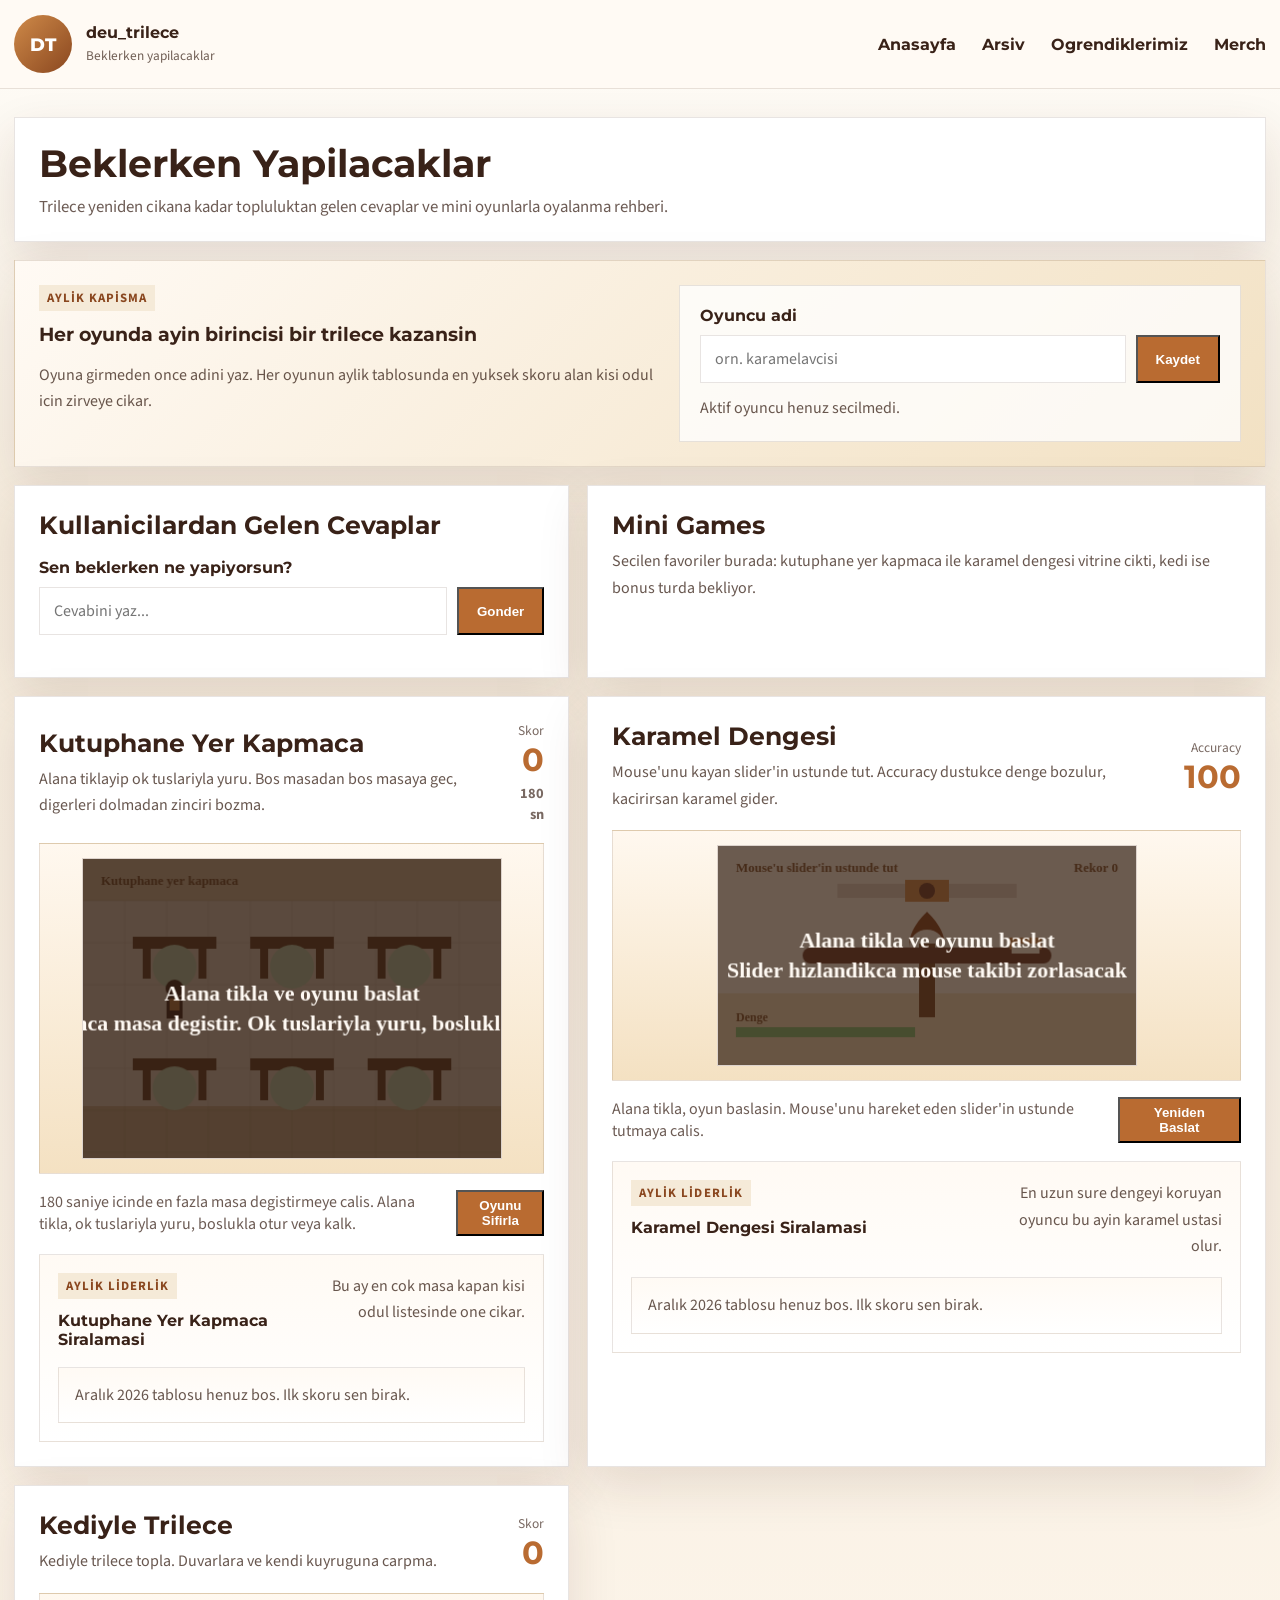
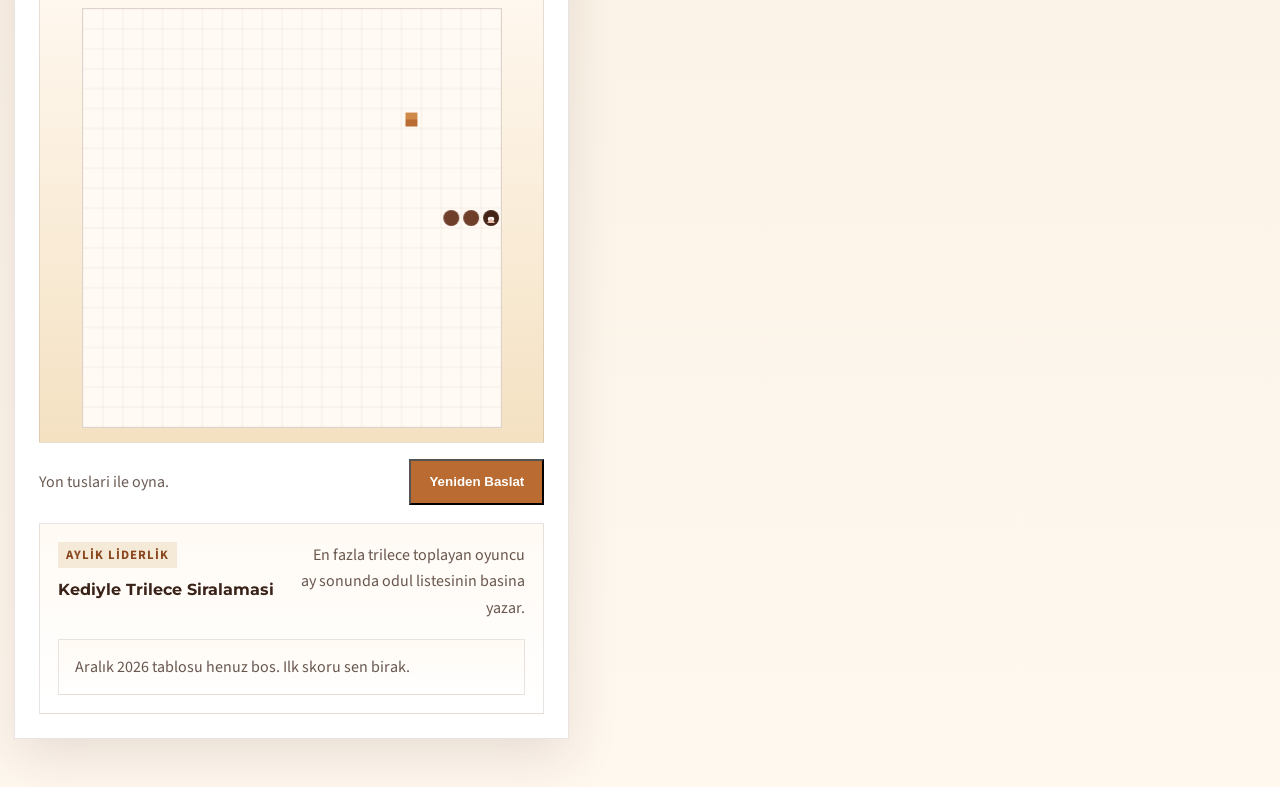
==== beklerken-yapilacaklar.html @ f5115658 "Initial site publish" ====
<!DOCTYPE html>
<html lang="tr">
<head>
  <meta charset="UTF-8">
  <meta name="viewport" content="width=device-width, initial-scale=1.0">
  <title>Beklerken Yapilacaklar</title>
  <link rel="preconnect" href="https://fonts.googleapis.com">
  <link rel="preconnect" href="https://fonts.gstatic.com" crossorigin>
  <link href="https://fonts.googleapis.com/css2?family=Montserrat:wght@500;600;700;800&family=Source+Sans+3:wght@400;600;700&display=swap" rel="stylesheet">
  <link rel="stylesheet" href="styles.css">
</head>
<body>
  <div class="masthead">
    <div class="container masthead-inner">
      <a class="site-brand" href="index.html"><span class="brand-seal">dt</span><span class="brand-text"><strong>deu_trilece</strong><small>Beklerken yapilacaklar</small></span></a>
      <nav class="main-nav"><a href="index.html">Anasayfa</a><a href="archive.html">Arsiv</a><a href="bugun-trileceden-ne-ogrendim.html">Ogrendiklerimiz</a><a href="merch.html">Merch</a></nav>
    </div>
  </div>

  <main class="detail-page">
    <div class="container">
      <div class="section-heading">
        <h2>Beklerken Yapilacaklar</h2>
        <p>Trilece yeniden cikana kadar topluluktan gelen cevaplar ve mini oyunlarla oyalanma rehberi.</p>
      </div>

      <section class="leaderboard-intro">
        <div class="leaderboard-intro-copy">
          <span class="side-label">Aylik Kapisma</span>
          <h3>Her oyunda ayin birincisi bir trilece kazansin</h3>
          <p>Oyuna girmeden once adini yaz. Her oyunun aylik tablosunda en yuksek skoru alan kisi odul icin zirveye cikar.</p>
        </div>
        <form class="leaderboard-player-form" id="leaderboardPlayerForm">
          <label class="wait-label" for="leaderboardPlayerName">Oyuncu adi</label>
          <div class="wait-form-row">
            <input id="leaderboardPlayerName" class="wait-input" type="text" maxlength="24" placeholder="orn. karamelavcisi">
            <button class="hero-button game-button" type="submit">Kaydet</button>
          </div>
          <p class="leaderboard-player-status" id="leaderboardPlayerStatus">Aktif oyuncu henuz secilmedi.</p>
        </form>
      </section>

      <div class="wait-grid">
        <section class="wait-panel">
          <h3>Kullanicilardan Gelen Cevaplar</h3>
          <form class="wait-form" id="waitReplyForm">
            <label class="wait-label" for="waitReplyInput">Sen beklerken ne yapiyorsun?</label>
            <div class="wait-form-row">
              <input id="waitReplyInput" class="wait-input" type="text" maxlength="140" placeholder="Cevabini yaz...">
              <button class="hero-button game-button" type="submit">Gonder</button>
            </div>
          </form>
          <div class="wait-list" id="waitReplyList"></div>
        </section>

        <section class="wait-panel game-panel">
          <div class="game-head">
            <div>
              <h3>Mini Games</h3>
              <p>Secilen favoriler burada: kutuphane yer kapmaca ile karamel dengesi vitrine cikti, kedi ise bonus turda bekliyor.</p>
            </div>
          </div>
        </section>

        <section class="wait-panel game-panel">
          <div class="game-head">
            <div>
              <h3>Kutuphane Yer Kapmaca</h3>
              <p>Alana tiklayip ok tuslariyla yuru. Bos masadan bos masaya gec, digerleri dolmadan zinciri bozma.</p>
            </div>
            <div class="game-score">
              <span>Skor</span>
              <strong id="seatRushScore">0</strong>
              <small id="seatRushTime">180 sn</small>
            </div>
          </div>

          <div class="game-wrap">
            <canvas id="seatRushGame" width="420" height="300" aria-label="Kutuphane yer kapmaca oyunu" tabindex="0"></canvas>
          </div>

          <div class="game-help">
            <span>180 saniye icinde en fazla masa degistirmeye calis. Alana tikla, ok tuslariyla yuru, boslukla otur veya kalk.</span>
            <button class="hero-button game-button" id="seatRushRestart" type="button">Oyunu Sifirla</button>
          </div>

          <section class="leaderboard-card" data-leaderboard-game="seat-rush">
            <div class="leaderboard-card-head">
              <div>
                <span class="side-label">Aylik Liderlik</span>
                <h4>Kutuphane Yer Kapmaca Siralamasi</h4>
              </div>
              <p>Bu ay en cok masa kapan kisi odul listesinde one cikar.</p>
            </div>
            <ol class="leaderboard-list" id="seatRushLeaderboard"></ol>
          </section>
        </section>

        <section class="wait-panel game-panel">
          <div class="game-head">
            <div>
              <h3>Karamel Dengesi</h3>
              <p>Mouse'unu kayan slider'in ustunde tut. Accuracy dustukce denge bozulur, kacirirsan karamel gider.</p>
            </div>
            <div class="game-score">
              <span>Accuracy</span>
              <strong id="caramelBalanceScore">0</strong>
            </div>
          </div>

          <div class="game-wrap">
            <canvas id="caramelBalanceGame" width="420" height="220" aria-label="Karamel dengesi oyunu" tabindex="0"></canvas>
          </div>

          <div class="game-help">
            <span>Alana tikla, oyun baslasin. Mouse'unu hareket eden slider'in ustunde tutmaya calis.</span>
            <button class="hero-button game-button" id="caramelBalanceRestart" type="button">Yeniden Baslat</button>
          </div>

          <section class="leaderboard-card" data-leaderboard-game="caramel-balance">
            <div class="leaderboard-card-head">
              <div>
                <span class="side-label">Aylik Liderlik</span>
                <h4>Karamel Dengesi Siralamasi</h4>
              </div>
              <p>En uzun sure dengeyi koruyan oyuncu bu ayin karamel ustasi olur.</p>
            </div>
            <ol class="leaderboard-list" id="caramelBalanceLeaderboard"></ol>
          </section>
        </section>

        <section class="wait-panel game-panel">
          <div class="game-head">
            <div>
              <h3>Kediyle Trilece</h3>
              <p>Kediyle trilece topla. Duvarlara ve kendi kuyruguna carpma.</p>
            </div>
            <div class="game-score">
              <span>Skor</span>
              <strong id="catSnakeScore">0</strong>
            </div>
          </div>

          <div class="game-wrap">
            <canvas id="catSnakeGame" width="420" height="420" aria-label="Kedi yilan oyunu" tabindex="0"></canvas>
          </div>

          <div class="game-help">
            <span>Yon tuslari ile oyna.</span>
            <button class="hero-button game-button" id="catSnakeRestart" type="button">Yeniden Baslat</button>
          </div>

          <section class="leaderboard-card" data-leaderboard-game="cat-snake">
            <div class="leaderboard-card-head">
              <div>
                <span class="side-label">Aylik Liderlik</span>
                <h4>Kediyle Trilece Siralamasi</h4>
              </div>
              <p>En fazla trilece toplayan oyuncu ay sonunda odul listesinin basina yazar.</p>
            </div>
            <ol class="leaderboard-list" id="catSnakeLeaderboard"></ol>
          </section>
        </section>
      </div>
    </div>
  </main>

  <script src="script.js"></script>
</body>
</html>
---- styles.css ----
:root {
  --cream-50: #fffaf4;
  --cream-100: #f5ead8;
  --cream-200: #ead7b2;
  --caramel-400: #cf8a49;
  --caramel-500: #b96b31;
  --caramel-700: #8a471f;
  --syrup-900: #452517;
  --ink: #392218;
  --white: #ffffff;
  --line: rgba(69, 37, 23, 0.12);
  --shadow: 0 18px 48px rgba(73, 37, 23, 0.12);
}

* {
  box-sizing: border-box;
}

html {
  scroll-behavior: smooth;
}

body {
  margin: 0;
  min-height: 100vh;
  font-family: "Source Sans 3", sans-serif;
  color: var(--ink);
  background:
    linear-gradient(180deg, #fffdf9 0%, #f6edde 22%, #fff8ef 100%);
}

a {
  color: inherit;
  text-decoration: none;
}

img {
  max-width: 100%;
  display: block;
}

.container {
  width: min(1400px, calc(100% - 28px));
  margin: 0 auto;
}

.utility-inner,
.utility-links,
.masthead-inner,
.main-nav,
.hero-grid,
.panel-head,
.content-grid,
.stats-grid,
.contact-grid,
.footer-grid {
  display: flex;
}

.masthead-inner,
.panel-head,
.contact-grid {
  align-items: center;
  justify-content: space-between;
}

.main-nav a:hover,
.panel-head a:hover,
.site-footer a:hover {
  color: var(--caramel-400);
}

.masthead {
  position: sticky;
  top: 0;
  z-index: 30;
  background: rgba(255, 250, 244, 0.94);
  border-bottom: 1px solid var(--line);
  backdrop-filter: blur(12px);
}

.masthead-inner {
  min-height: 88px;
  gap: 18px;
}

.site-brand {
  display: flex;
  align-items: center;
  gap: 14px;
}

.brand-seal {
  display: inline-grid;
  place-items: center;
  width: 58px;
  height: 58px;
  border-radius: 50%;
  background: linear-gradient(135deg, var(--caramel-400), var(--caramel-700));
  color: var(--white);
  font-family: "Montserrat", sans-serif;
  font-size: 1.1rem;
  font-weight: 800;
  text-transform: uppercase;
}

.brand-text {
  display: grid;
  gap: 4px;
}

.brand-text strong,
.main-nav a,
.section-heading h2,
.panel-head h2,
.news-list h3,
.event-card h3,
.stats-grid strong,
.contact-band h2,
.site-footer h3,
.hero-overlay h1,
.hero-side-panel h2 {
  font-family: "Montserrat", sans-serif;
}

.brand-text small {
  color: rgba(57, 34, 24, 0.72);
}

.main-nav {
  flex-wrap: wrap;
  gap: 26px;
  font-weight: 700;
  align-items: center;
}

.brand-instagram {
  display: inline-flex;
  align-items: center;
  justify-content: center;
  min-height: 42px;
  padding: 0 14px;
  border: 1px solid var(--line);
  background: var(--white);
  font-weight: 700;
}

.nav-dropdown {
  position: relative;
}

.nav-dropdown-toggle {
  padding: 0;
  border: none;
  background: transparent;
  font: inherit;
  font-weight: 700;
  color: inherit;
  cursor: pointer;
}

.nav-dropdown-panel {
  position: absolute;
  top: calc(100% + 14px);
  right: 0;
  width: min(360px, 82vw);
  padding: 14px;
  display: grid;
  gap: 10px;
  background: var(--white);
  border: 1px solid var(--line);
  box-shadow: var(--shadow);
  opacity: 0;
  visibility: hidden;
  transform: translateY(8px);
  transition: opacity 180ms ease, transform 180ms ease, visibility 180ms ease;
}

.nav-dropdown:hover .nav-dropdown-panel,
.nav-dropdown:focus-within .nav-dropdown-panel {
  opacity: 1;
  visibility: visible;
  transform: translateY(0);
}

.dropdown-link {
  display: grid;
  gap: 6px;
  padding: 14px;
  background: linear-gradient(180deg, var(--cream-50), var(--white));
  border: 1px solid var(--line);
}

.dropdown-link strong {
  font-family: "Montserrat", sans-serif;
  font-size: 1rem;
}

.dropdown-link span {
  color: rgba(57, 34, 24, 0.72);
  line-height: 1.5;
}

.hero-zone {
  padding: 18px 0 0;
}

.hero-grid {
  align-items: stretch;
  gap: 18px;
}

.hero-slider {
  position: relative;
  flex: 1;
  min-height: 560px;
  overflow: hidden;
  background: var(--white);
  border: 1px solid var(--line);
  box-shadow: var(--shadow);
}

.hero-slide {
  position: absolute;
  inset: 0;
  opacity: 0;
  transition: opacity 420ms ease;
}

.hero-slide.is-active {
  opacity: 1;
  z-index: 1;
}

.hero-slide img {
  width: 100%;
  height: 100%;
  object-fit: cover;
}

.hero-overlay {
  position: absolute;
  left: 0;
  right: 0;
  bottom: 0;
  padding: 34px;
  color: var(--white);
  background: linear-gradient(180deg, transparent, rgba(28, 13, 8, 0.78));
}

.hero-kicker {
  margin: 0 0 10px;
  font-size: 0.84rem;
  font-weight: 700;
  text-transform: uppercase;
  letter-spacing: 0.18em;
  color: rgba(255, 250, 244, 0.8);
}

.hero-overlay h1 {
  max-width: 13ch;
  margin: 0;
  font-size: clamp(2.4rem, 4vw, 4.5rem);
  line-height: 1.04;
}

.hero-slide-news .hero-overlay {
  max-width: min(760px, 72%);
}

.hero-slide-news .hero-overlay h1 {
  max-width: 9.5ch;
  font-size: clamp(2rem, 3.8vw, 3.8rem);
  line-height: 0.98;
  text-wrap: balance;
}

.hero-slide-news .hero-overlay p {
  max-width: 42ch;
  font-size: 0.98rem;
}

.hero-overlay p {
  max-width: 54ch;
  margin: 12px 0 0;
  font-size: 1.05rem;
  color: rgba(255, 250, 244, 0.84);
}

.hero-button {
  display: inline-flex;
  align-items: center;
  justify-content: center;
  min-height: 46px;
  margin-top: 18px;
  padding: 0 18px;
  font-weight: 700;
  color: var(--white);
  background: var(--caramel-500);
}

.hero-dots {
  position: absolute;
  right: 22px;
  bottom: 24px;
  z-index: 2;
  display: flex;
  gap: 8px;
}

.hero-dots button {
  width: 12px;
  height: 12px;
  border: none;
  border-radius: 50%;
  background: rgba(255, 255, 255, 0.4);
  cursor: pointer;
}

.hero-dots button.is-active {
  background: var(--white);
}

.hero-side-panel {
  width: 320px;
  display: grid;
  gap: 18px;
}

.side-card {
  padding: 28px;
  background: var(--white);
  border: 1px solid var(--line);
  box-shadow: var(--shadow);
}

.side-label,
.news-date {
  display: inline-block;
  padding: 4px 8px;
  background: var(--cream-100);
  color: var(--caramel-700);
  font-size: 0.8rem;
  font-weight: 700;
  letter-spacing: 0.08em;
  text-transform: uppercase;
}

.side-card h2 {
  margin: 18px 0 0;
  font-size: 1.75rem;
  line-height: 1.15;
}

.accent-card {
  background: linear-gradient(180deg, var(--cream-50), var(--cream-100));
}

.accent-card ul {
  margin: 18px 0 0;
  padding-left: 18px;
  line-height: 1.7;
}

.counter-band,
.learn-feature,
.content-bands,
.data-band,
.stats-strip,
.contact-band {
  padding-top: 24px;
}

.counter-card {
  display: grid;
  grid-template-columns: minmax(0, 0.95fr) minmax(320px, 0.8fr);
  gap: 18px;
  padding: 30px;
  background: linear-gradient(135deg, var(--caramel-700), var(--caramel-400));
  color: var(--white);
  border: 1px solid rgba(69, 37, 23, 0.18);
  box-shadow: var(--shadow);
}

.counter-copy h2 {
  margin: 14px 0 0;
  font-family: "Montserrat", sans-serif;
  font-size: clamp(2.1rem, 4vw, 3.6rem);
  line-height: 1.08;
}

.counter-number-wrap {
  display: flex;
  align-items: end;
  gap: 12px;
  margin-top: 22px;
}

.counter-number-wrap strong {
  font-family: "Montserrat", sans-serif;
  font-size: clamp(4rem, 10vw, 7rem);
  line-height: 0.9;
}

.counter-number-wrap span {
  font-family: "Montserrat", sans-serif;
  font-size: 1.5rem;
  font-weight: 700;
  margin-bottom: 10px;
}

.counter-note {
  margin: 16px 0 0;
  color: rgba(255, 250, 244, 0.82);
  font-size: 1.05rem;
}

.counter-button {
  margin-top: 20px;
}

.counter-actions {
  display: flex;
  align-items: center;
  gap: 14px;
  flex-wrap: wrap;
  margin-top: 20px;
}

.counter-actions .counter-button {
  margin-top: 0;
}

.merch-button {
  background: linear-gradient(135deg, #9d4024, #d97e3b);
}

.counter-games-tag {
  display: inline-flex;
  align-items: center;
  min-height: 46px;
  padding: 0 18px;
  border-radius: 999px;
  background: linear-gradient(135deg, #ffe67b, #ff9e57, #ef5b6c);
  color: var(--syrup-900);
  font-family: "Montserrat", sans-serif;
  font-weight: 800;
  letter-spacing: 0.04em;
  text-transform: uppercase;
  box-shadow: 0 10px 24px rgba(69, 37, 23, 0.18);
}

.counter-quote {
  margin: 0;
  padding: 24px;
  align-self: stretch;
  display: grid;
  place-items: center;
  background: rgba(255, 250, 244, 0.14);
  border: 1px solid rgba(255, 250, 244, 0.16);
}

.counter-quote p {
  margin: 0;
  font-size: clamp(1.3rem, 2.4vw, 2rem);
  line-height: 1.6;
  text-align: left;
  color: rgba(255, 250, 244, 0.96);
}

.wait-grid {
  display: grid;
  grid-template-columns: minmax(0, 0.9fr) minmax(0, 1.1fr);
  gap: 18px;
  margin-top: 18px;
}

.leaderboard-intro {
  display: grid;
  grid-template-columns: minmax(0, 1.05fr) minmax(320px, 0.95fr);
  gap: 18px;
  align-items: start;
  margin-top: 18px;
  padding: 24px;
  background: linear-gradient(135deg, #fffaf4, #f2e1c3);
  border: 1px solid var(--line);
  box-shadow: var(--shadow);
}

.leaderboard-intro-copy h3,
.leaderboard-card h4,
.merch-chip-card h3,
.merch-teaser-card h3 {
  margin: 12px 0 0;
  font-family: "Montserrat", sans-serif;
}

.leaderboard-intro-copy p,
.leaderboard-card-head p,
.leaderboard-player-status,
.leaderboard-empty,
.leaderboard-meta,
.merch-hero-copy p,
.merch-chip-card p,
.merch-teaser-card p {
  color: rgba(57, 34, 24, 0.76);
  line-height: 1.65;
}

.leaderboard-player-form {
  padding: 20px;
  background: rgba(255, 255, 255, 0.78);
  border: 1px solid var(--line);
}

.leaderboard-player-status {
  margin: 12px 0 0;
}

.wait-panel {
  padding: 24px;
  background: var(--white);
  border: 1px solid var(--line);
  box-shadow: var(--shadow);
}

.wait-panel h3,
.game-head h3 {
  margin: 0;
  font-family: "Montserrat", sans-serif;
  font-size: 1.55rem;
}

.wait-list {
  display: grid;
  gap: 14px;
  margin-top: 18px;
}

.wait-form {
  margin-top: 18px;
}

.wait-label {
  display: block;
  margin-bottom: 10px;
  font-family: "Montserrat", sans-serif;
  font-weight: 700;
}

.wait-form-row {
  display: flex;
  gap: 10px;
  flex-wrap: wrap;
}

.wait-input {
  flex: 1;
  min-height: 48px;
  padding: 0 14px;
  border: 1px solid var(--line);
  font: inherit;
}


.wait-list article {
  padding: 16px;
  background: linear-gradient(180deg, var(--cream-50), var(--white));
  border: 1px solid var(--line);
}

.wait-list strong {
  display: block;
  font-family: "Montserrat", sans-serif;
}

.wait-list p,
.game-head p {
  margin: 8px 0 0;
  color: rgba(57, 34, 24, 0.76);
  line-height: 1.65;
}

.game-head,
.game-help {
  display: flex;
  align-items: center;
  justify-content: space-between;
  gap: 16px;
}

.game-score {
  text-align: right;
}

.game-score span {
  display: block;
  font-size: 0.84rem;
  color: rgba(57, 34, 24, 0.68);
}

.game-score strong {
  font-family: "Montserrat", sans-serif;
  font-size: 2rem;
  color: var(--caramel-500);
}

.game-score small {
  display: block;
  margin-top: 4px;
  font-size: 0.9rem;
  font-weight: 700;
  color: rgba(57, 34, 24, 0.68);
}

.game-wrap {
  margin-top: 18px;
  padding: 14px;
  background: linear-gradient(180deg, #fff8ef, #f4e1c2);
  border: 1px solid var(--line);
}

#catSnakeGame {
  width: 100%;
  max-width: 420px;
  aspect-ratio: 1 / 1;
  display: block;
  margin: 0 auto;
  background: #fffaf4;
  border: 1px solid rgba(69, 37, 23, 0.18);
  touch-action: none;
}

#catSnakeGame:focus,
#seatRushGame:focus,
#caramelBalanceGame:focus {
  outline: 3px solid rgba(185, 107, 49, 0.32);
  outline-offset: 4px;
}

.game-help {
  margin-top: 16px;
}

.game-help span {
  color: rgba(57, 34, 24, 0.74);
}

.game-button {
  margin-top: 0;
}

.leaderboard-card {
  margin-top: 18px;
  padding: 18px;
  background: linear-gradient(180deg, #fffaf4, #fff);
  border: 1px solid var(--line);
}

.leaderboard-card-head {
  display: flex;
  align-items: start;
  justify-content: space-between;
  gap: 16px;
}

.leaderboard-card-head p {
  max-width: 28ch;
  margin: 0;
  text-align: right;
}

.leaderboard-list {
  margin: 18px 0 0;
  padding: 0;
  list-style: none;
  display: grid;
  gap: 10px;
}

.leaderboard-list li {
  display: grid;
  grid-template-columns: auto minmax(0, 1fr) auto;
  gap: 14px;
  align-items: center;
  padding: 14px 16px;
  background: linear-gradient(180deg, var(--cream-50), var(--white));
  border: 1px solid var(--line);
}

.leaderboard-rank {
  display: inline-grid;
  place-items: center;
  width: 34px;
  height: 34px;
  border-radius: 50%;
  background: linear-gradient(135deg, var(--caramel-400), var(--caramel-700));
  color: var(--white);
  font-family: "Montserrat", sans-serif;
  font-weight: 800;
}

.leaderboard-name {
  font-family: "Montserrat", sans-serif;
  font-weight: 700;
}

.leaderboard-meta {
  display: block;
  font-size: 0.92rem;
}

.leaderboard-score {
  font-family: "Montserrat", sans-serif;
  font-size: 1.1rem;
  font-weight: 800;
  color: var(--caramel-500);
}

.leaderboard-empty {
  margin: 0;
  padding: 16px;
  background: linear-gradient(180deg, var(--cream-50), var(--white));
  border: 1px dashed rgba(69, 37, 23, 0.22);
}

.seat-rush-board {
  display: grid;
  grid-template-columns: repeat(3, minmax(0, 1fr));
  gap: 12px;
  margin-top: 18px;
}

.seat-rush-seat {
  min-height: 86px;
  border: 1px solid var(--line);
  background: linear-gradient(180deg, #f2e8d9, #e5d0ad);
  font: inherit;
  font-weight: 700;
  cursor: pointer;
}

.seat-rush-seat.is-open {
  background: linear-gradient(180deg, #d7f4d2, #9edc8d);
}

#caramelBalanceGame {
  width: 100%;
  max-width: 420px;
  display: block;
  margin: 0 auto;
  background: #fffaf4;
  border: 1px solid rgba(69, 37, 23, 0.18);
}

#seatRushGame {
  width: 100%;
  max-width: 420px;
  display: block;
  margin: 0 auto;
  background: #fffaf4;
  border: 1px solid rgba(69, 37, 23, 0.18);
}

.detail-page {
  padding: 28px 0 48px;
}

.merch-page {
  min-height: 100vh;
  background:
    radial-gradient(circle at top right, rgba(255, 198, 92, 0.44), transparent 24%),
    radial-gradient(circle at left 18%, rgba(255, 135, 102, 0.2), transparent 22%),
    radial-gradient(circle at bottom right, rgba(126, 201, 188, 0.22), transparent 26%),
    linear-gradient(180deg, #fff9f1 0%, #ffe8cf 52%, #f6dcc5 100%);
}

.merch-hero {
  padding: 32px 0 24px;
}

.merch-hero-grid {
  display: grid;
  grid-template-columns: minmax(0, 1.05fr) minmax(360px, 0.95fr);
  gap: 22px;
  align-items: stretch;
}

.merch-hero-copy,
.merch-preview-card,
.merch-viewer-card {
  border: 1px solid rgba(69, 37, 23, 0.12);
  box-shadow: var(--shadow);
}

.merch-hero-copy {
  position: relative;
  overflow: hidden;
  padding: 42px;
  background:
    radial-gradient(circle at top right, rgba(255, 245, 217, 0.24), transparent 22%),
    linear-gradient(145deg, #6f2d1f, #b5542d 48%, #ffb454 100%);
  color: var(--white);
}

.merch-hero-copy h1 {
  max-width: 9ch;
  margin: 14px 0 0;
  font-family: "Montserrat", sans-serif;
  font-size: clamp(2.6rem, 5vw, 4.8rem);
  line-height: 0.96;
}

.merch-hero-copy p {
  max-width: 48ch;
  margin: 16px 0 0;
  color: rgba(255, 250, 244, 0.86);
}

.merch-hero-copy .hero-button {
  margin-top: 24px;
  background: var(--white);
  color: var(--syrup-900);
}

.merch-primary-button {
  min-height: 56px;
  padding: 0 24px;
  font-size: 1rem;
  font-weight: 800;
  box-shadow: 0 18px 34px rgba(39, 18, 11, 0.18);
}

.merch-hero-actions {
  display: flex;
  flex-wrap: wrap;
  gap: 14px;
  margin-top: 24px;
}

.merch-secondary-link {
  display: inline-flex;
  align-items: center;
  min-height: 48px;
  padding: 0 18px;
  border: 1px solid rgba(255, 255, 255, 0.32);
  color: var(--white);
  font-weight: 700;
  background: rgba(255, 255, 255, 0.08);
}

.merch-promise-row {
  display: grid;
  grid-template-columns: repeat(3, minmax(0, 1fr));
  gap: 12px;
  margin-top: 28px;
}

.merch-promise-pill {
  display: grid;
  gap: 6px;
  padding: 16px 14px;
  background: rgba(255, 251, 244, 0.12);
  border: 1px solid rgba(255, 255, 255, 0.18);
}

.merch-promise-pill strong {
  font-family: "Montserrat", sans-serif;
  font-size: 0.98rem;
}

.merch-promise-pill span {
  color: rgba(255, 250, 244, 0.82);
  line-height: 1.45;
}

.merch-preview-card {
  padding: 20px;
  background:
    linear-gradient(135deg, rgba(255, 252, 247, 0.88), rgba(255, 255, 255, 0.68)),
    linear-gradient(180deg, #fff0dc, #f7dec3);
  backdrop-filter: blur(10px);
}

.merch-spotlight-card {
  display: grid;
  gap: 18px;
  align-content: start;
}

.merch-spotlight-head,
.merch-viewer-head {
  display: flex;
  align-items: flex-start;
  justify-content: space-between;
  gap: 16px;
}

.merch-spotlight-head strong,
.merch-viewer-head h3 {
  font-family: "Montserrat", sans-serif;
}

.merch-spotlight-image {
  overflow: hidden;
  border: 1px solid rgba(69, 37, 23, 0.12);
  background: linear-gradient(180deg, #fffaf4, #f6eadf);
}

.merch-spotlight-image img {
  width: 100%;
  aspect-ratio: 3 / 4;
  object-fit: cover;
}

.merch-spotlight-copy h3 {
  margin: 0;
  font-size: 1.5rem;
}

.merch-spotlight-copy p,
.merch-zoom-note {
  color: rgba(57, 34, 24, 0.76);
}

.merch-mini-stats {
  display: flex;
  flex-wrap: wrap;
  gap: 10px;
}

.merch-mini-stats span {
  padding: 10px 14px;
  border-radius: 999px;
  background: rgba(255, 255, 255, 0.7);
  border: 1px solid rgba(69, 37, 23, 0.1);
  font-weight: 700;
}

.merch-showcase {
  padding: 8px 0 56px;
}

.merch-detail-shell {
  display: grid;
  gap: 18px;
}

.merch-heading-row {
  display: flex;
  align-items: end;
  justify-content: space-between;
  gap: 18px;
}

.merch-detail-grid {
  display: grid;
  grid-template-columns: minmax(0, 1fr);
  gap: 18px;
}

.merch-viewer-card {
  width: min(760px, 100%);
  margin: 0 auto;
  padding: 26px;
  background:
    linear-gradient(180deg, rgba(255, 250, 244, 0.9), rgba(255, 245, 235, 0.96));
}

.merch-viewer-head h3 {
  margin: 6px 0 0;
  font-size: 1.6rem;
}

.merch-zoom-note {
  max-width: 28ch;
  margin: 0;
  font-weight: 600;
  line-height: 1.55;
}

.merch-zoom-stage {
  --zoom-x: 50%;
  --zoom-y: 50%;
  position: relative;
  overflow: hidden;
  margin-top: 20px;
  max-width: 560px;
  margin-left: auto;
  margin-right: auto;
  border: 1px solid rgba(69, 37, 23, 0.12);
  background:
    radial-gradient(circle at top, rgba(255, 216, 152, 0.35), transparent 24%),
    linear-gradient(180deg, #fff9f3, #f7ebdf);
  cursor: zoom-in;
}

.merch-zoom-stage img {
  width: 100%;
  aspect-ratio: 3 / 4;
  object-fit: cover;
  transform-origin: var(--zoom-x) var(--zoom-y);
  transition: transform 160ms ease;
}

.merch-zoom-stage.is-zoomed img {
  transform: scale(2.15);
}

.merch-thumb-grid {
  display: grid;
  grid-template-columns: repeat(2, minmax(0, 1fr));
  gap: 12px;
  margin-top: 16px;
  max-width: 560px;
  margin-left: auto;
  margin-right: auto;
}

.merch-thumb {
  padding: 10px;
  border: 1px solid rgba(69, 37, 23, 0.14);
  background: rgba(255, 255, 255, 0.74);
  cursor: pointer;
  transition: transform 160ms ease, border-color 160ms ease, box-shadow 160ms ease;
}

.merch-thumb:hover,
.merch-thumb.is-active {
  transform: translateY(-2px);
  border-color: rgba(185, 107, 49, 0.56);
  box-shadow: 0 16px 30px rgba(73, 37, 23, 0.1);
}

.merch-thumb img {
  width: 100%;
  aspect-ratio: 3 / 4;
  object-fit: cover;
}

.merch-thumb span {
  display: block;
  margin-top: 8px;
  width: 12px;
  height: 12px;
  border-radius: 50%;
  background: rgba(69, 37, 23, 0.22);
}

.merch-thumb.is-active span {
  background: var(--caramel-500);
}

.merch-order-button {
  margin-top: 20px;
  white-space: nowrap;
}

.merch-order-button-top {
  margin-top: 0;
  background: var(--syrup-900);
  color: var(--white);
  box-shadow: 0 16px 32px rgba(69, 37, 23, 0.18);
}

.detail-top-image-wrap {
  margin-bottom: 18px;
}

.detail-top-image {
  width: 100%;
  height: min(56vh, 560px);
  object-fit: cover;
  object-position: center;
  border: 1px solid var(--line);
  box-shadow: var(--shadow);
}

.detail-card {
  padding: 30px 34px;
  background: var(--white);
  border: 1px solid var(--line);
  box-shadow: var(--shadow);
}

.detail-card-split {
  display: grid;
  grid-template-columns: minmax(0, 1.05fr) minmax(320px, 0.95fr);
  gap: 28px;
  align-items: start;
}

.detail-copy {
  min-width: 0;
}

.detail-media {
  min-width: 0;
}

.detail-card h1 {
  max-width: 18ch;
  margin: 16px 0 0;
  font-family: "Montserrat", sans-serif;
  font-size: clamp(2rem, 4vw, 3.3rem);
  line-height: 1.08;
}

.detail-card p {
  max-width: 72ch;
  margin: 16px 0 0;
  color: rgba(57, 34, 24, 0.78);
  font-size: 1.06rem;
  line-height: 1.75;
}

.learn-list {
  display: grid;
  gap: 14px;
  margin-top: 24px;
}

.learn-item {
  display: grid;
  gap: 8px;
  padding: 20px;
  background: linear-gradient(180deg, var(--cream-50), var(--white));
  border: 1px solid var(--line);
  box-shadow: var(--shadow);
}

.learn-item strong {
  font-family: "Montserrat", sans-serif;
  font-size: 0.86rem;
  text-transform: uppercase;
  letter-spacing: 0.08em;
  color: var(--caramel-700);
}

.learn-item span {
  font-family: "Montserrat", sans-serif;
  font-size: 1.35rem;
  font-weight: 700;
}

.drive-gallery {
  display: grid;
  grid-template-columns: repeat(3, minmax(0, 1fr));
  gap: 14px;
  margin-top: 22px;
}

.drive-shot {
  height: 300px;
  overflow: hidden;
  background: var(--white);
  border: 1px solid var(--line);
  box-shadow: var(--shadow);
}

.drive-shot img {
  width: 100%;
  height: 100%;
  object-fit: cover;
  object-position: center 24%;
  transform: scale(1.03);
  transform-origin: center;
  display: block;
}

.detail-hero-image {
  width: 100%;
  height: min(78vh, 760px);
  object-fit: cover;
  border: 1px solid var(--line);
  box-shadow: var(--shadow);
}

.detail-hero-image-cropped {
  object-position: left center;
}

.archive-hero {
  padding-top: 18px;
}

.archive-hero-inner {
  min-height: 280px;
  padding: 34px;
  border: 1px solid var(--line);
  background: linear-gradient(135deg, var(--caramel-700), var(--caramel-400));
  box-shadow: var(--shadow);
  color: var(--white);
}

.archive-hero-inner h1 {
  max-width: 12ch;
  margin: 10px 0 0;
  font-family: "Montserrat", sans-serif;
  font-size: clamp(2.4rem, 4vw, 4.4rem);
  line-height: 1.05;
}

.archive-hero-inner p:last-child {
  max-width: 58ch;
  margin: 12px 0 0;
  color: rgba(255, 250, 244, 0.84);
  font-size: 1.05rem;
  line-height: 1.7;
}

.archive-kicker {
  color: rgba(255, 250, 244, 0.76);
}

.archive-grid-section {
  padding-top: 24px;
}

.archive-grid {
  display: grid;
  grid-template-columns: repeat(4, minmax(0, 1fr));
  gap: 14px;
  margin-top: 14px;
}

.archive-card {
  overflow: hidden;
  background: var(--white);
  border: 1px solid var(--line);
  box-shadow: var(--shadow);
  cursor: pointer;
}

.archive-card img {
  width: 100%;
  aspect-ratio: 1 / 1;
  object-fit: cover;
}

.drive-shot {
  cursor: pointer;
}

.image-lightbox {
  width: min(1100px, calc(100% - 20px));
  padding: 14px;
  border: none;
  background: rgba(255, 250, 244, 0.98);
  box-shadow: 0 24px 80px rgba(0, 0, 0, 0.26);
}

.image-lightbox::backdrop {
  background: rgba(18, 9, 5, 0.8);
  backdrop-filter: blur(6px);
}

.image-lightbox img {
  width: 100%;
  max-height: 82vh;
  object-fit: contain;
  display: block;
  background: #f7efe2;
}

.image-lightbox img.is-cropped {
  width: min(420px, 100%);
  height: min(82vh, 760px);
  margin: 0 auto;
  object-fit: cover;
  object-position: center 24%;
  background: transparent;
}

.image-lightbox-close {
  position: absolute;
  top: 10px;
  right: 10px;
  width: 42px;
  height: 42px;
  border: none;
  border-radius: 50%;
  background: var(--syrup-900);
  color: var(--white);
  font-size: 1.5rem;
  cursor: pointer;
}

.archive-card span {
  display: block;
  padding: 12px 14px;
  font-family: "Montserrat", sans-serif;
  font-weight: 700;
}

.section-heading,
.news-panel,
.calendar-panel,
.stats-grid article,
.contact-card {
  background: var(--white);
  border: 1px solid var(--line);
  box-shadow: var(--shadow);
}

.section-heading {
  padding: 22px 24px;
}

.section-heading h2,
.panel-head h2,
.contact-band h2 {
  margin: 0;
  font-size: clamp(1.8rem, 3vw, 2.4rem);
}

.section-heading p {
  margin: 8px 0 0;
  color: rgba(57, 34, 24, 0.74);
  font-size: 1.05rem;
}

.learn-feature-card {
  display: grid;
  grid-template-columns: minmax(0, 1.15fr) 280px;
  gap: 18px;
  padding: 28px;
  background: linear-gradient(135deg, var(--cream-50), var(--cream-100));
  border: 1px solid var(--line);
  box-shadow: var(--shadow);
}

.learn-feature-copy h2 {
  margin: 16px 0 0;
  font-family: "Montserrat", sans-serif;
  font-size: clamp(2rem, 3vw, 2.8rem);
  line-height: 1.12;
}

.learn-feature-copy p:last-of-type {
  max-width: 64ch;
  margin: 14px 0 0;
  color: rgba(57, 34, 24, 0.76);
  font-size: 1.04rem;
  line-height: 1.7;
}

.learn-feature-actions {
  display: flex;
  align-items: center;
  gap: 16px;
  flex-wrap: wrap;
  margin-top: 22px;
}

.learn-inline-link {
  font-weight: 700;
  color: var(--caramel-700);
}

.learn-feature-badge {
  display: grid;
  align-content: center;
  gap: 10px;
  padding: 22px;
  background: var(--white);
  border: 1px solid var(--line);
}

.learn-feature-badge span {
  font-size: 0.82rem;
  font-weight: 700;
  letter-spacing: 0.08em;
  text-transform: uppercase;
  color: var(--caramel-700);
}

.learn-feature-badge strong {
  font-family: "Montserrat", sans-serif;
  font-size: 1.7rem;
  line-height: 1.2;
}

.content-grid {
  align-items: start;
  gap: 18px;
}

.news-panel,
.calendar-panel {
  flex: 1;
  padding: 22px;
}

.panel-head {
  gap: 18px;
  padding-bottom: 14px;
  border-bottom: 1px solid var(--line);
}

.panel-head a {
  font-weight: 700;
  color: var(--caramel-700);
}

.news-list {
  display: grid;
  gap: 16px;
  margin-top: 18px;
}

.news-list article {
  padding-bottom: 16px;
  border-bottom: 1px solid var(--line);
}

.news-list article:last-child {
  padding-bottom: 0;
  border-bottom: none;
}

.news-list h3 {
  margin: 10px 0 0;
  font-size: 1.15rem;
  line-height: 1.35;
}

.news-item p {
  margin: 10px 0 0;
  color: rgba(57, 34, 24, 0.76);
  line-height: 1.6;
}

.news-meta-row,
.news-submeta,
.data-grid,
.donut-wrap,
.chart-legend,
.pulse-metrics,
.bar-row {
  display: flex;
}

.news-meta-row,
.news-submeta {
  align-items: center;
  justify-content: space-between;
  gap: 12px;
  flex-wrap: wrap;
}

.news-badge {
  display: inline-block;
  padding: 4px 8px;
  background: rgba(185, 107, 49, 0.12);
  color: var(--caramel-700);
  font-size: 0.76rem;
  font-weight: 800;
  letter-spacing: 0.08em;
  text-transform: uppercase;
}

.news-badge.soft {
  background: rgba(69, 37, 23, 0.08);
}

.news-badge.warm {
  background: rgba(207, 138, 73, 0.22);
}

.news-badge.alert {
  background: rgba(138, 71, 31, 0.18);
}

.news-submeta {
  margin-top: 12px;
  color: rgba(57, 34, 24, 0.62);
  font-size: 0.94rem;
}

.news-list h3 a:hover {
  color: var(--caramel-500);
}

.event-cards {
  display: grid;
  gap: 14px;
  margin-top: 18px;
}

.coming-soon-note {
  margin: 16px 0 0;
  padding: 10px 12px;
  border-left: 4px solid var(--caramel-500);
  background: linear-gradient(90deg, var(--cream-50), transparent);
  font-weight: 700;
  color: var(--caramel-700);
}

.data-grid {
  align-items: stretch;
  gap: 18px;
}

.data-panel {
  flex: 1;
  padding: 22px;
  background: var(--white);
  border: 1px solid var(--line);
  box-shadow: var(--shadow);
}

.chart-block + .chart-block {
  margin-top: 22px;
}

.chart-title {
  margin: 16px 0 12px;
  font-family: "Montserrat", sans-serif;
  font-weight: 700;
}

.bar-chart {
  display: grid;
  gap: 12px;
}

.bar-row {
  align-items: center;
  gap: 12px;
}

.bar-row span,
.bar-row b {
  flex: 0 0 auto;
  font-weight: 700;
}

.bar-row span {
  width: 128px;
}

.bar-row i {
  position: relative;
  flex: 1;
  height: 16px;
  background: var(--cream-100);
  overflow: hidden;
}

.bar-row i::after {
  content: "";
  position: absolute;
  inset: 0 auto 0 0;
  width: var(--bar);
  background: linear-gradient(90deg, var(--caramel-400), var(--caramel-700));
}

.donut-wrap {
  align-items: center;
  gap: 20px;
}

.donut-chart {
  display: grid;
  place-items: center;
  width: 132px;
  height: 132px;
  border-radius: 50%;
  background:
    conic-gradient(var(--caramel-500) 0 58%, var(--cream-200) 58% 84%, var(--syrup-900) 84% 100%);
}

.donut-chart::before {
  content: "";
  width: 74px;
  height: 74px;
  border-radius: 50%;
  background: var(--white);
}

.donut-chart span {
  position: absolute;
  font-family: "Montserrat", sans-serif;
  font-weight: 800;
}

.chart-legend {
  flex-direction: column;
  gap: 10px;
  margin: 0;
  padding: 0;
  list-style: none;
}

.chart-legend li {
  display: flex;
  align-items: center;
  gap: 10px;
}

.legend-swatch {
  width: 14px;
  height: 14px;
  display: inline-block;
}

.legend-swatch.one {
  background: var(--caramel-500);
}

.legend-swatch.two {
  background: var(--cream-200);
}

.legend-swatch.three {
  background: var(--syrup-900);
}

.pulse-panel {
  max-width: 420px;
}

.pulse-metrics {
  flex-direction: column;
  gap: 16px;
  margin-top: 18px;
}

.pulse-metrics strong {
  display: block;
  font-family: "Montserrat", sans-serif;
  font-size: 1.8rem;
  color: var(--caramel-500);
}

.pulse-metrics span {
  color: rgba(57, 34, 24, 0.72);
}

.sparkline {
  display: flex;
  align-items: end;
  gap: 8px;
  height: 120px;
  margin-top: 22px;
  padding: 14px;
  background: linear-gradient(180deg, var(--cream-50), var(--cream-100));
  border: 1px solid var(--line);
}

.sparkline span {
  flex: 1;
  background: linear-gradient(180deg, var(--caramel-400), var(--caramel-700));
}

.sparkline span:nth-child(1) { height: 28%; }
.sparkline span:nth-child(2) { height: 56%; }
.sparkline span:nth-child(3) { height: 48%; }
.sparkline span:nth-child(4) { height: 82%; }
.sparkline span:nth-child(5) { height: 64%; }
.sparkline span:nth-child(6) { height: 92%; }
.sparkline span:nth-child(7) { height: 74%; }


.stats-grid {
  gap: 14px;
}

.stats-grid article {
  flex: 1;
  padding: 24px;
  text-align: center;
}

.stats-grid strong {
  display: block;
  font-size: 2.4rem;
  color: var(--caramel-500);
}

.stats-grid span {
  display: block;
  margin-top: 8px;
  color: rgba(57, 34, 24, 0.72);
}

.contact-grid {
  gap: 18px;
  align-items: stretch;
}

.contact-grid > div {
  flex: 1;
}

.contact-band p {
  font-size: 1.06rem;
  line-height: 1.7;
  color: rgba(57, 34, 24, 0.76);
}

.contact-card {
  padding: 24px;
}

.site-footer {
  margin-top: 26px;
  padding: 28px 0;
  color: rgba(255, 250, 244, 0.86);
  background: var(--syrup-900);
}

.footer-grid {
  gap: 30px;
  align-items: start;
}

.footer-grid > div {
  flex: 1;
  display: grid;
  gap: 10px;
}

.footer-grid h3 {
  margin: 0;
  font-size: 1rem;
}

.footer-grid p,
.footer-grid a {
  margin: 0;
  line-height: 1.6;
}

@media (max-width: 1180px) {
  .hero-grid,
  .content-grid,
  .data-grid,
  .contact-grid,
  .footer-grid {
    flex-direction: column;
  }

  .hero-side-panel {
    width: 100%;
    grid-template-columns: repeat(2, minmax(0, 1fr));
  }

  .pulse-panel {
    max-width: none;
  }

  .counter-card,
  .learn-feature-card,
  .wait-grid,
  .leaderboard-intro,
  .merch-hero-grid,
  .merch-detail-grid,
  .merch-promise-row {
    grid-template-columns: 1fr;
  }

}

@media (max-width: 780px) {
  .container {
    width: min(100% - 18px, 1400px);
  }

  .masthead-inner {
    padding: 10px 0;
  }

  .masthead-inner {
    align-items: flex-start;
    flex-direction: column;
  }

  .hero-slider {
    min-height: 460px;
  }

  .hero-overlay {
    padding: 22px;
  }

  .hero-slide-news .hero-overlay {
    max-width: none;
  }

  .hero-slide-news .hero-overlay h1 {
    max-width: 11ch;
    font-size: clamp(1.7rem, 8vw, 2.7rem);
  }

  .detail-card {
    padding: 22px;
  }

  .merch-hero-copy,
  .merch-viewer-card {
    padding: 22px;
  }

  .merch-spotlight-head,
  .merch-viewer-head {
    flex-direction: column;
  }

  .merch-heading-row {
    align-items: flex-start;
    flex-direction: column;
  }

  .merch-zoom-note {
    max-width: none;
  }

  .detail-card-split {
    grid-template-columns: 1fr;
  }

  .leaderboard-card-head {
    flex-direction: column;
  }

  .leaderboard-card-head p {
    max-width: none;
    text-align: left;
  }

  .detail-hero-image {
    height: auto;
    max-height: 520px;
  }

  .hero-side-panel {
    grid-template-columns: 1fr;
  }

  .archive-grid {
    grid-template-columns: repeat(2, minmax(0, 1fr));
  }

  .drive-gallery {
    grid-template-columns: repeat(2, minmax(0, 1fr));
  }

  .donut-wrap {
    flex-direction: column;
    align-items: flex-start;
  }

  .stats-grid {
    flex-direction: column;
  }
}

@media (max-width: 520px) {
  .main-nav {
    gap: 12px;
  }

  .merch-hero-actions {
    flex-direction: column;
  }

  .merch-order-button-top {
    width: 100%;
    justify-content: center;
  }

  .merch-thumb-grid {
    grid-template-columns: 1fr;
  }

  .archive-grid {
    grid-template-columns: 1fr;
  }

  .drive-gallery {
    grid-template-columns: 1fr;
  }

  .hero-overlay h1 {
    max-width: 11ch;
  }
}
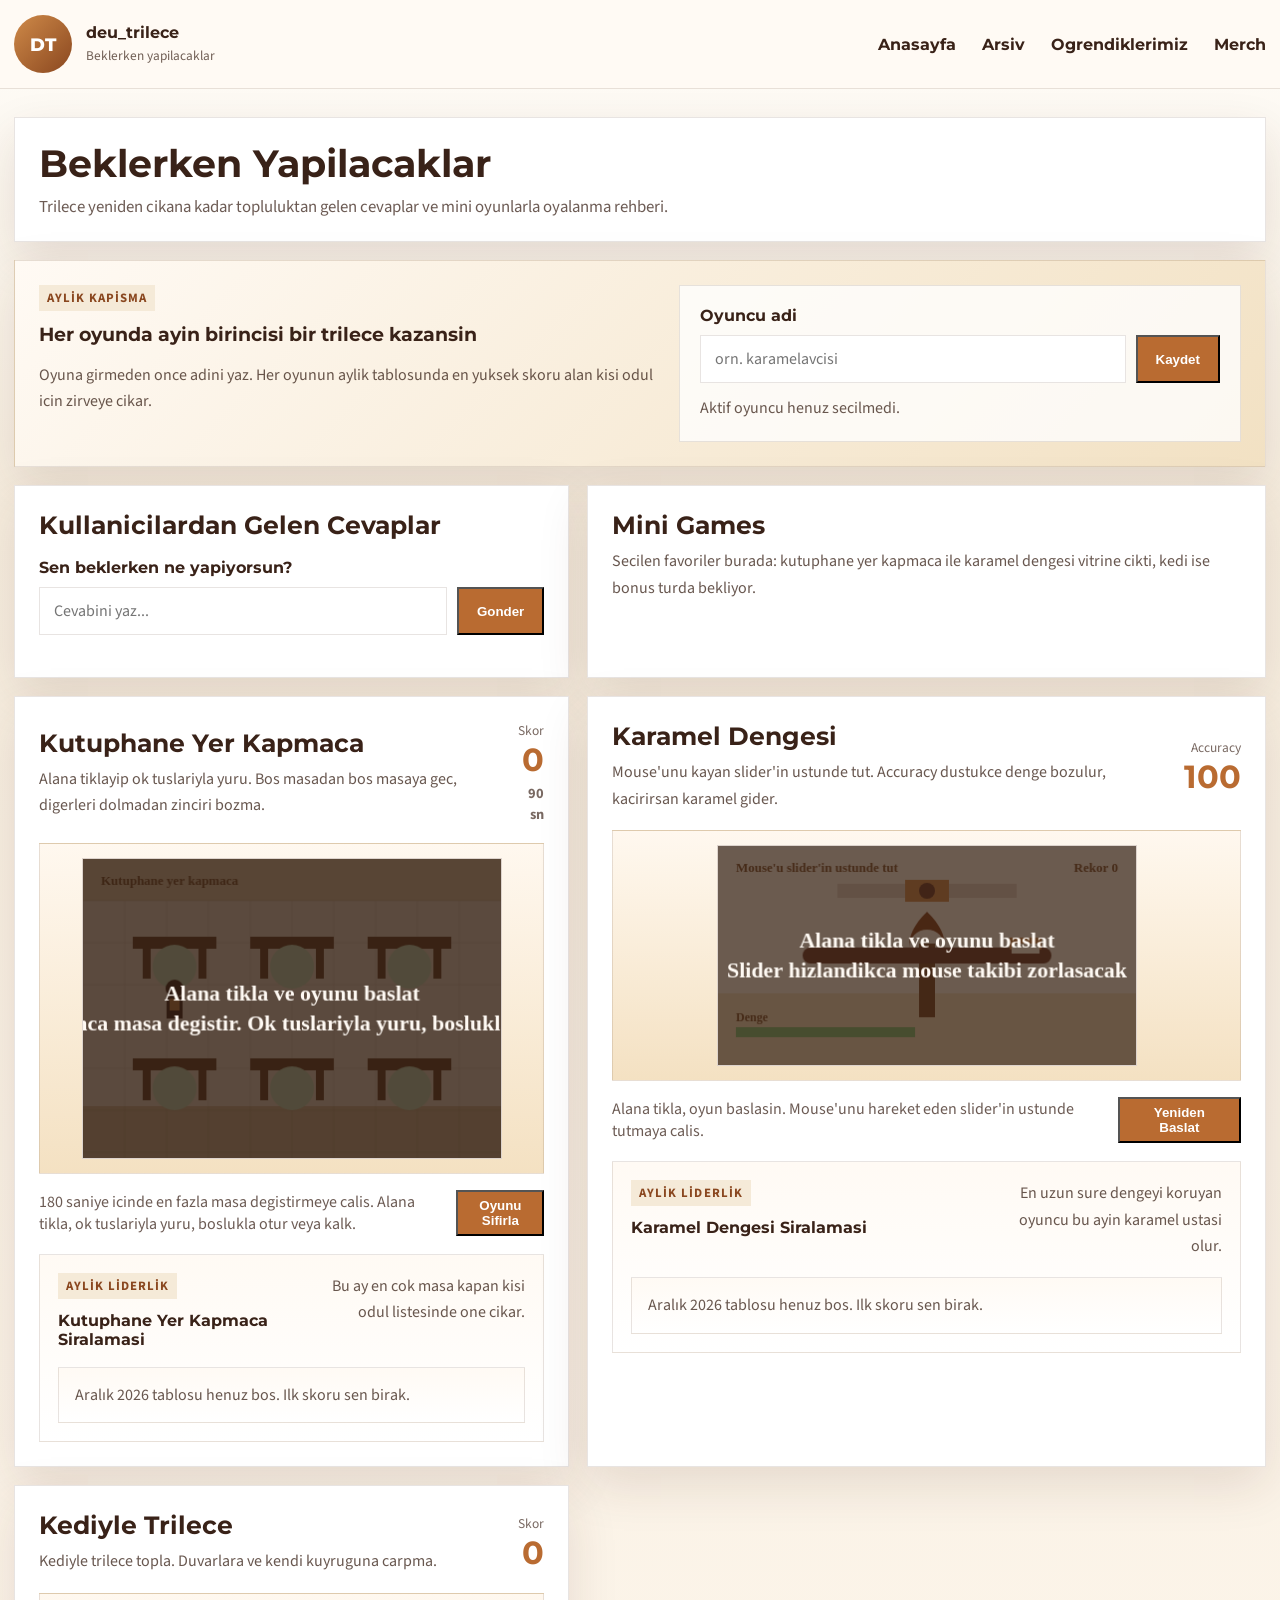
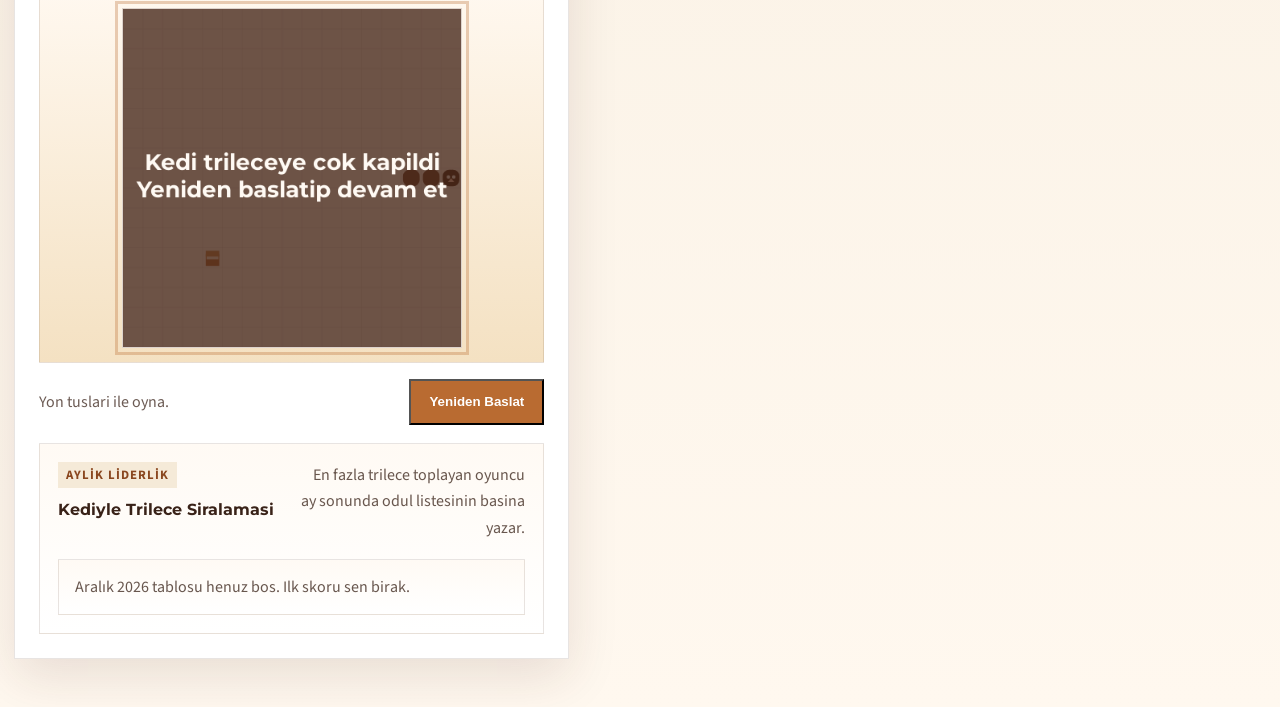
==== commit 777ff09e: "Tune mini games" ====
--- a/beklerken-yapilacaklar.html
+++ b/beklerken-yapilacaklar.html
@@ -71,7 +71,7 @@
             <div class="game-score">
               <span>Skor</span>
               <strong id="seatRushScore">0</strong>
-              <small id="seatRushTime">180 sn</small>
+              <small id="seatRushTime">90 sn</small>
             </div>
           </div>
 
--- a/styles.css
+++ b/styles.css
@@ -622,7 +622,7 @@
 
 #catSnakeGame {
   width: 100%;
-  max-width: 420px;
+  max-width: 340px;
   aspect-ratio: 1 / 1;
   display: block;
   margin: 0 auto;
